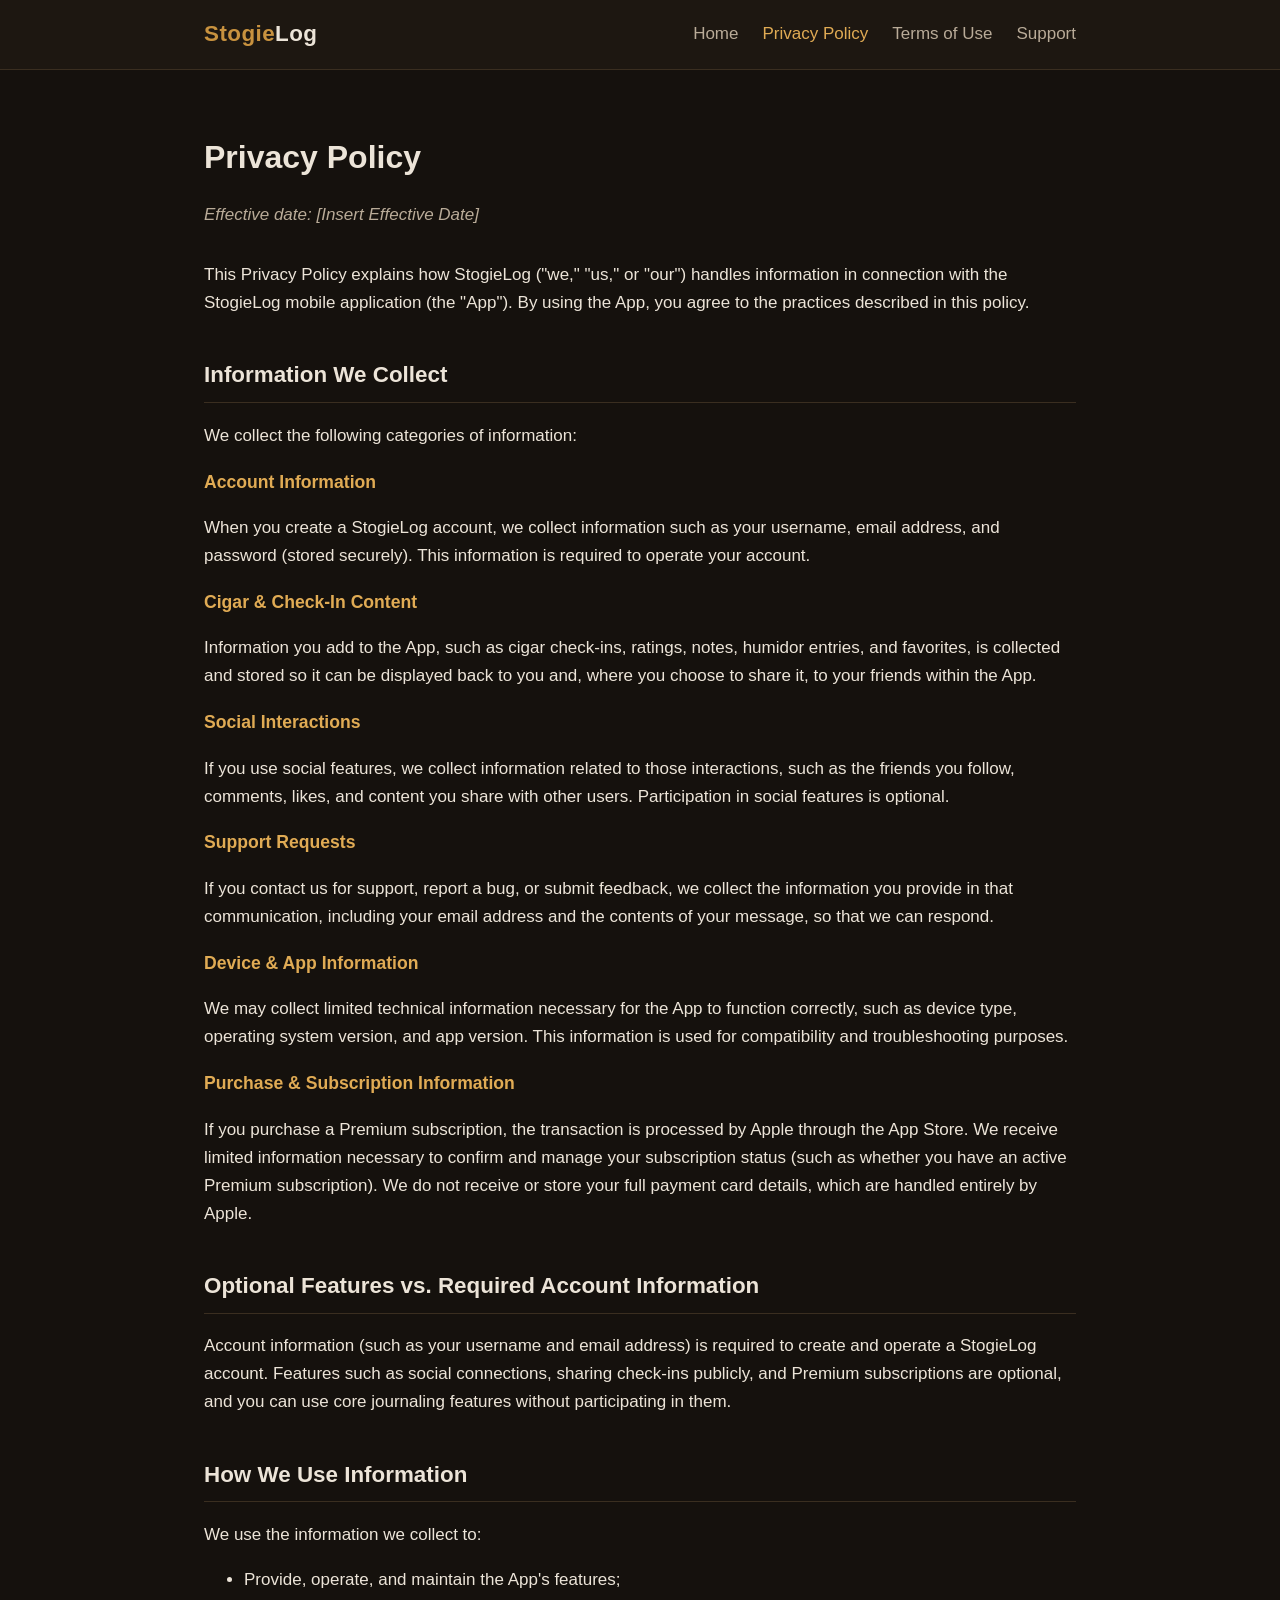
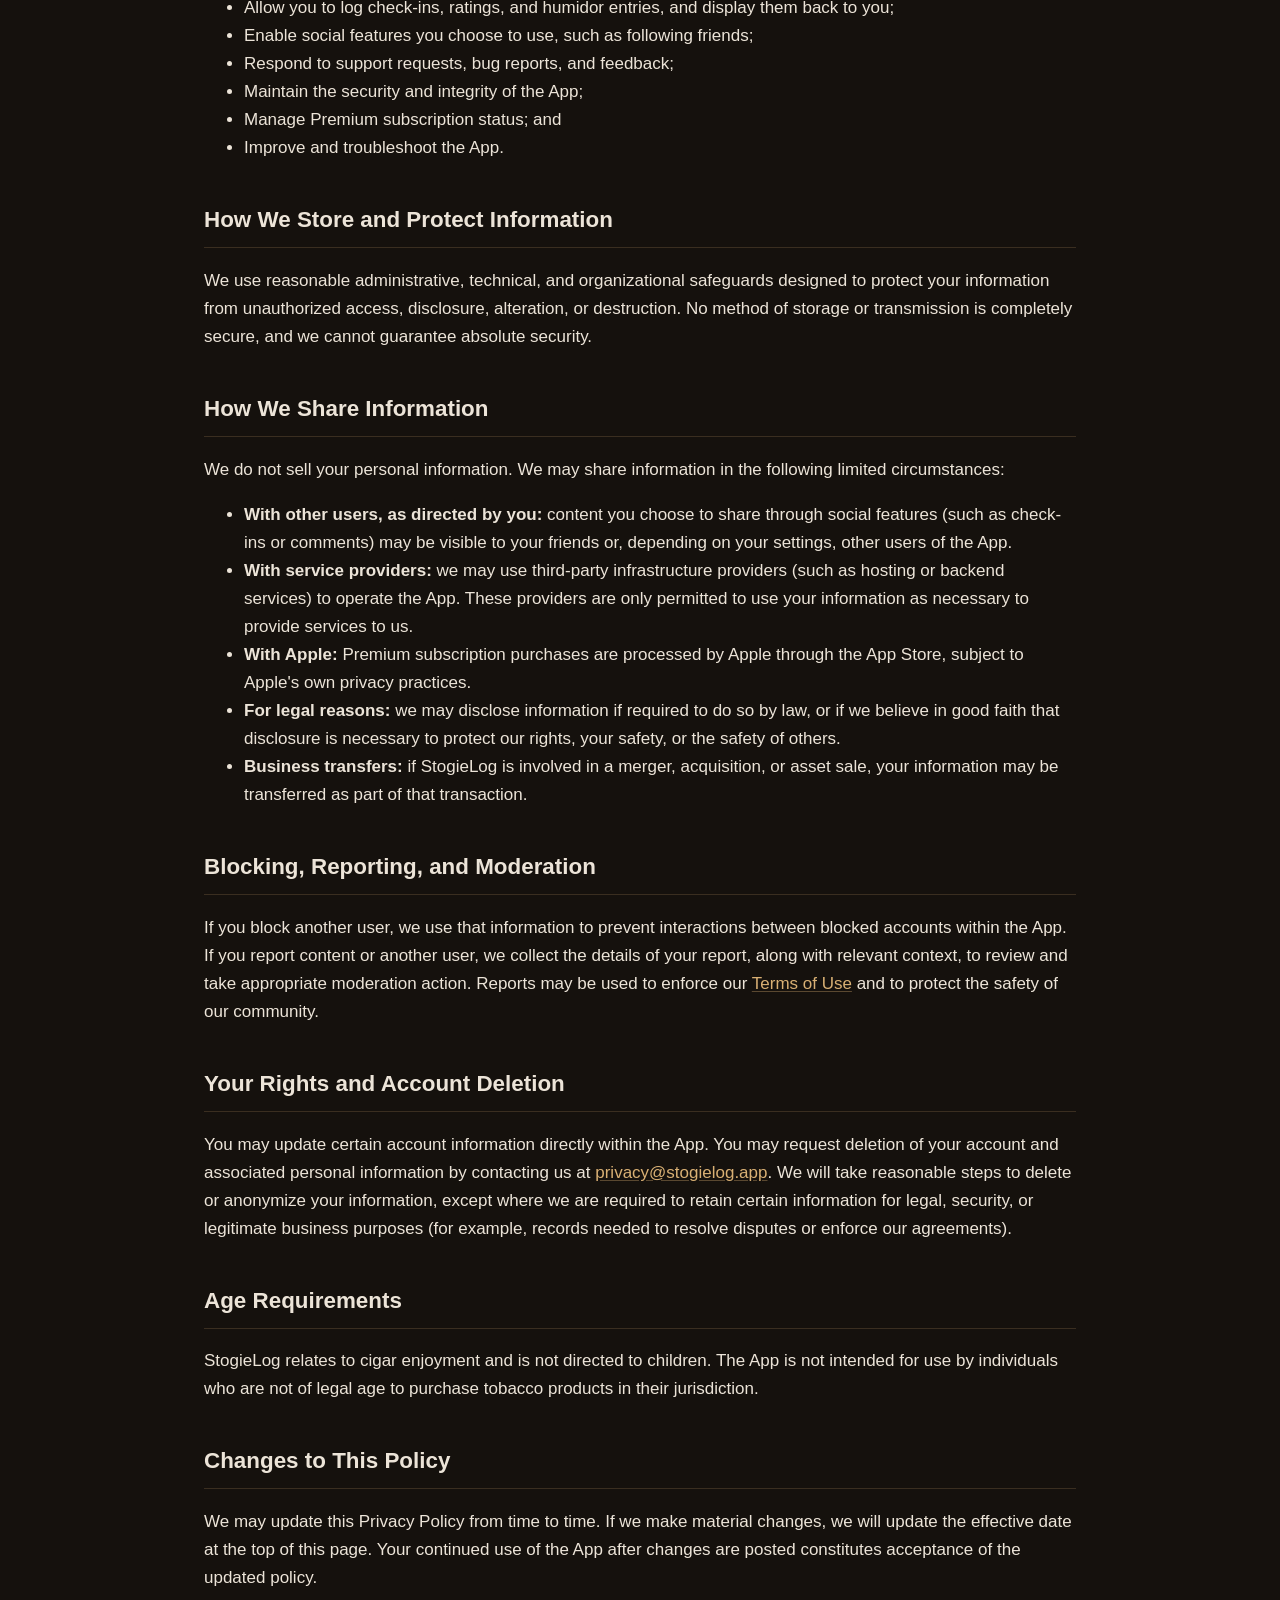
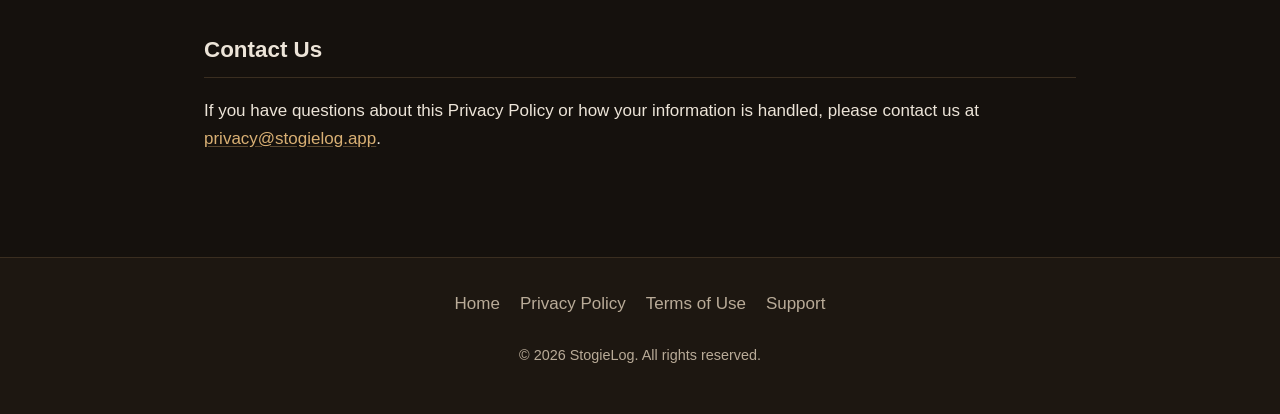
==== privacy.html @ 13b4f5b9 "Add initial StogieLog static website Adds the public-facing static website for the StogieLog iOS app" ====
<!DOCTYPE html>
<html lang="en">
<head>
  <meta charset="UTF-8">
  <meta name="viewport" content="width=device-width, initial-scale=1.0">
  <title>Privacy Policy — StogieLog</title>
  <meta name="description" content="StogieLog Privacy Policy: how we collect, use, store, and protect your information.">
  <link rel="stylesheet" href="styles.css">
</head>
<body>
  <a class="skip-link" href="#main-content">Skip to main content</a>

  <header class="site-header">
    <div class="nav-container">
      <a class="brand" href="index.html"><span class="brand-mark">Stogie</span>Log</a>
      <nav class="main-nav" aria-label="Primary navigation">
        <ul>
          <li><a href="index.html">Home</a></li>
          <li><a href="privacy.html" aria-current="page">Privacy Policy</a></li>
          <li><a href="terms.html">Terms of Use</a></li>
          <li><a href="support.html">Support</a></li>
        </ul>
      </nav>
    </div>
  </header>

  <main id="main-content">
    <h1 class="page-title">Privacy Policy</h1>
    <p class="effective-date">Effective date: [Insert Effective Date]</p>

    <p>
      This Privacy Policy explains how StogieLog ("we," "us," or "our") handles information
      in connection with the StogieLog mobile application (the "App"). By using the App,
      you agree to the practices described in this policy.
    </p>

    <section id="information-we-collect">
      <h2>Information We Collect</h2>
      <p>We collect the following categories of information:</p>

      <h3>Account Information</h3>
      <p>
        When you create a StogieLog account, we collect information such as your username,
        email address, and password (stored securely). This information is required to
        operate your account.
      </p>

      <h3>Cigar &amp; Check-In Content</h3>
      <p>
        Information you add to the App, such as cigar check-ins, ratings, notes, humidor
        entries, and favorites, is collected and stored so it can be displayed back to you
        and, where you choose to share it, to your friends within the App.
      </p>

      <h3>Social Interactions</h3>
      <p>
        If you use social features, we collect information related to those interactions,
        such as the friends you follow, comments, likes, and content you share with other
        users. Participation in social features is optional.
      </p>

      <h3>Support Requests</h3>
      <p>
        If you contact us for support, report a bug, or submit feedback, we collect the
        information you provide in that communication, including your email address and
        the contents of your message, so that we can respond.
      </p>

      <h3>Device &amp; App Information</h3>
      <p>
        We may collect limited technical information necessary for the App to function
        correctly, such as device type, operating system version, and app version. This
        information is used for compatibility and troubleshooting purposes.
      </p>

      <h3>Purchase &amp; Subscription Information</h3>
      <p>
        If you purchase a Premium subscription, the transaction is processed by Apple
        through the App Store. We receive limited information necessary to confirm and
        manage your subscription status (such as whether you have an active Premium
        subscription). We do not receive or store your full payment card details, which
        are handled entirely by Apple.
      </p>
    </section>

    <section id="optional-vs-required">
      <h2>Optional Features vs. Required Account Information</h2>
      <p>
        Account information (such as your username and email address) is required to
        create and operate a StogieLog account. Features such as social connections,
        sharing check-ins publicly, and Premium subscriptions are optional, and you can
        use core journaling features without participating in them.
      </p>
    </section>

    <section id="how-we-use-information">
      <h2>How We Use Information</h2>
      <p>We use the information we collect to:</p>
      <ul>
        <li>Provide, operate, and maintain the App's features;</li>
        <li>Allow you to log check-ins, ratings, and humidor entries, and display them back to you;</li>
        <li>Enable social features you choose to use, such as following friends;</li>
        <li>Respond to support requests, bug reports, and feedback;</li>
        <li>Maintain the security and integrity of the App;</li>
        <li>Manage Premium subscription status; and</li>
        <li>Improve and troubleshoot the App.</li>
      </ul>
    </section>

    <section id="how-we-store-and-protect">
      <h2>How We Store and Protect Information</h2>
      <p>
        We use reasonable administrative, technical, and organizational safeguards designed
        to protect your information from unauthorized access, disclosure, alteration, or
        destruction. No method of storage or transmission is completely secure, and we
        cannot guarantee absolute security.
      </p>
    </section>

    <section id="how-we-share-information">
      <h2>How We Share Information</h2>
      <p>
        We do not sell your personal information. We may share information in the
        following limited circumstances:
      </p>
      <ul>
        <li>
          <strong>With other users, as directed by you:</strong> content you choose to
          share through social features (such as check-ins or comments) may be visible
          to your friends or, depending on your settings, other users of the App.
        </li>
        <li>
          <strong>With service providers:</strong> we may use third-party infrastructure
          providers (such as hosting or backend services) to operate the App. These
          providers are only permitted to use your information as necessary to provide
          services to us.
        </li>
        <li>
          <strong>With Apple:</strong> Premium subscription purchases are processed by
          Apple through the App Store, subject to Apple's own privacy practices.
        </li>
        <li>
          <strong>For legal reasons:</strong> we may disclose information if required to
          do so by law, or if we believe in good faith that disclosure is necessary to
          protect our rights, your safety, or the safety of others.
        </li>
        <li>
          <strong>Business transfers:</strong> if StogieLog is involved in a merger,
          acquisition, or asset sale, your information may be transferred as part of
          that transaction.
        </li>
      </ul>
    </section>

    <section id="blocking-reporting-moderation">
      <h2>Blocking, Reporting, and Moderation</h2>
      <p>
        If you block another user, we use that information to prevent interactions
        between blocked accounts within the App. If you report content or another user,
        we collect the details of your report, along with relevant context, to review and
        take appropriate moderation action. Reports may be used to enforce our
        <a href="terms.html">Terms of Use</a> and to protect the safety of our community.
      </p>
    </section>

    <section id="your-rights">
      <h2>Your Rights and Account Deletion</h2>
      <p>
        You may update certain account information directly within the App. You may
        request deletion of your account and associated personal information by
        contacting us at <a href="mailto:privacy@stogielog.app">privacy@stogielog.app</a>.
        We will take reasonable steps to delete or anonymize your information, except
        where we are required to retain certain information for legal, security, or
        legitimate business purposes (for example, records needed to resolve disputes or
        enforce our agreements).
      </p>
    </section>

    <section id="childrens-privacy">
      <h2>Age Requirements</h2>
      <p>
        StogieLog relates to cigar enjoyment and is not directed to children. The App is
        not intended for use by individuals who are not of legal age to purchase tobacco
        products in their jurisdiction.
      </p>
    </section>

    <section id="changes">
      <h2>Changes to This Policy</h2>
      <p>
        We may update this Privacy Policy from time to time. If we make material changes,
        we will update the effective date at the top of this page. Your continued use of
        the App after changes are posted constitutes acceptance of the updated policy.
      </p>
    </section>

    <section id="contact">
      <h2>Contact Us</h2>
      <p>
        If you have questions about this Privacy Policy or how your information is
        handled, please contact us at
        <a href="mailto:privacy@stogielog.app">privacy@stogielog.app</a>.
      </p>
    </section>
  </main>

  <footer class="site-footer">
    <div class="footer-container">
      <nav class="footer-nav" aria-label="Footer navigation">
        <ul>
          <li><a href="index.html">Home</a></li>
          <li><a href="privacy.html">Privacy Policy</a></li>
          <li><a href="terms.html">Terms of Use</a></li>
          <li><a href="support.html">Support</a></li>
        </ul>
      </nav>
      <p class="footer-copy">&copy; 2026 StogieLog. All rights reserved.</p>
    </div>
  </footer>
</body>
</html>
---- styles.css ----
/* StogieLog — shared stylesheet
   Dark, sophisticated aesthetic for a premium cigar-journal app. */

:root {
  --color-bg: #15110d;
  --color-bg-alt: #1d1711;
  --color-surface: #241c14;
  --color-border: #3a2e20;
  --color-text: #ece4d8;
  --color-text-muted: #b9ab98;
  --color-accent: #c8923f;
  --color-accent-hover: #e0ab54;
  --color-link: #d9b074;
  --max-width: 920px;
  --radius: 8px;
}

* {
  box-sizing: border-box;
}

html {
  scroll-behavior: smooth;
}

body {
  margin: 0;
  background-color: var(--color-bg);
  color: var(--color-text);
  font-family: -apple-system, BlinkMacSystemFont, "Segoe UI", Georgia, "Helvetica Neue", Arial, sans-serif;
  line-height: 1.65;
  font-size: 17px;
  -webkit-font-smoothing: antialiased;
}

a {
  color: var(--color-link);
  text-decoration: underline;
  text-decoration-color: rgba(217, 176, 116, 0.35);
  text-underline-offset: 2px;
}

a:hover,
a:focus {
  color: var(--color-accent-hover);
}

img {
  max-width: 100%;
}

/* Skip link for accessibility */
.skip-link {
  position: absolute;
  left: -9999px;
  top: 0;
  background: var(--color-accent);
  color: #15110d;
  padding: 0.75rem 1rem;
  border-radius: var(--radius);
  z-index: 100;
}

.skip-link:focus {
  left: 1rem;
  top: 1rem;
}

/* Header & Navigation */
.site-header {
  background-color: var(--color-bg-alt);
  border-bottom: 1px solid var(--color-border);
}

.nav-container {
  max-width: var(--max-width);
  margin: 0 auto;
  padding: 1rem 1.5rem;
  display: flex;
  align-items: center;
  justify-content: space-between;
  flex-wrap: wrap;
  gap: 0.75rem;
}

.brand {
  font-size: 1.4rem;
  font-weight: 700;
  color: var(--color-text);
  text-decoration: none;
  letter-spacing: 0.02em;
}

.brand:hover,
.brand:focus {
  color: var(--color-accent-hover);
}

.brand .brand-mark {
  color: var(--color-accent);
}

.main-nav ul {
  list-style: none;
  display: flex;
  gap: 1.5rem;
  margin: 0;
  padding: 0;
  flex-wrap: wrap;
}

.main-nav a {
  color: var(--color-text-muted);
  text-decoration: none;
  font-weight: 500;
}

.main-nav a:hover,
.main-nav a:focus,
.main-nav a[aria-current="page"] {
  color: var(--color-accent-hover);
}

/* Layout */
main {
  max-width: var(--max-width);
  margin: 0 auto;
  padding: 2.5rem 1.5rem 4rem;
}

.page-title {
  font-size: 2rem;
  margin-bottom: 0.25rem;
}

.page-subtitle {
  color: var(--color-text-muted);
  margin-top: 0;
  margin-bottom: 2rem;
}

.effective-date {
  color: var(--color-text-muted);
  font-style: italic;
  margin-bottom: 2rem;
}

section {
  margin-bottom: 2.5rem;
}

h2 {
  font-size: 1.4rem;
  border-bottom: 1px solid var(--color-border);
  padding-bottom: 0.5rem;
  margin-top: 2.5rem;
}

h3 {
  font-size: 1.1rem;
  color: var(--color-accent-hover);
}

/* Hero (home page) */
.hero {
  text-align: center;
  padding: 3rem 1rem 2rem;
}

.hero h1 {
  font-size: 2.5rem;
  margin-bottom: 0.75rem;
}

.hero .tagline {
  font-size: 1.2rem;
  color: var(--color-text-muted);
  max-width: 640px;
  margin: 0 auto 2rem;
}

.cta-group {
  display: flex;
  justify-content: center;
  gap: 1rem;
  flex-wrap: wrap;
  margin-top: 1rem;
}

.btn {
  display: inline-block;
  padding: 0.85rem 1.75rem;
  border-radius: var(--radius);
  font-weight: 600;
  text-decoration: none;
  border: 1px solid transparent;
}

.btn-primary {
  background-color: var(--color-accent);
  color: #1a1410;
}

.btn-primary:hover,
.btn-primary:focus {
  background-color: var(--color-accent-hover);
  color: #1a1410;
}

.btn-secondary {
  background-color: transparent;
  color: var(--color-text);
  border-color: var(--color-border);
}

.btn-secondary:hover,
.btn-secondary:focus {
  border-color: var(--color-accent);
  color: var(--color-accent-hover);
}

.btn[aria-disabled="true"] {
  opacity: 0.6;
  cursor: not-allowed;
}

.placeholder-note {
  font-size: 0.85rem;
  color: var(--color-text-muted);
  margin-top: 0.5rem;
}

/* Feature grid */
.features {
  display: grid;
  grid-template-columns: repeat(auto-fit, minmax(240px, 1fr));
  gap: 1.5rem;
  margin: 2.5rem 0;
}

.feature-card {
  background-color: var(--color-surface);
  border: 1px solid var(--color-border);
  border-radius: var(--radius);
  padding: 1.5rem;
}

.feature-card h3 {
  margin-top: 0;
}

.feature-card p {
  color: var(--color-text-muted);
  margin-bottom: 0;
}

/* Premium callout */
.premium-callout {
  background-color: var(--color-surface);
  border: 1px solid var(--color-accent);
  border-radius: var(--radius);
  padding: 1.75rem;
  margin: 2.5rem 0;
}

.premium-callout h2 {
  border-bottom: none;
  margin-top: 0;
}

/* Support contact list */
.contact-list {
  list-style: none;
  padding: 0;
  margin: 0;
}

.contact-list li {
  background-color: var(--color-surface);
  border: 1px solid var(--color-border);
  border-radius: var(--radius);
  padding: 1rem 1.25rem;
  margin-bottom: 1rem;
}

.contact-list .contact-email {
  font-weight: 700;
  font-size: 1.05rem;
}

.contact-list p {
  margin: 0.35rem 0 0;
  color: var(--color-text-muted);
}

/* Footer */
.site-footer {
  border-top: 1px solid var(--color-border);
  background-color: var(--color-bg-alt);
  color: var(--color-text-muted);
}

.footer-container {
  max-width: var(--max-width);
  margin: 0 auto;
  padding: 2rem 1.5rem;
  display: flex;
  flex-direction: column;
  gap: 0.75rem;
  align-items: center;
  text-align: center;
}

.footer-nav ul {
  list-style: none;
  display: flex;
  gap: 1.25rem;
  padding: 0;
  margin: 0;
  flex-wrap: wrap;
  justify-content: center;
}

.footer-nav a {
  color: var(--color-text-muted);
  text-decoration: none;
}

.footer-nav a:hover,
.footer-nav a:focus {
  color: var(--color-accent-hover);
}

.footer-copy {
  font-size: 0.9rem;
}

/* Responsive adjustments */
@media (max-width: 600px) {
  .nav-container {
    flex-direction: column;
    align-items: flex-start;
  }

  .hero h1 {
    font-size: 2rem;
  }

  .main-nav ul {
    gap: 1rem;
  }
}
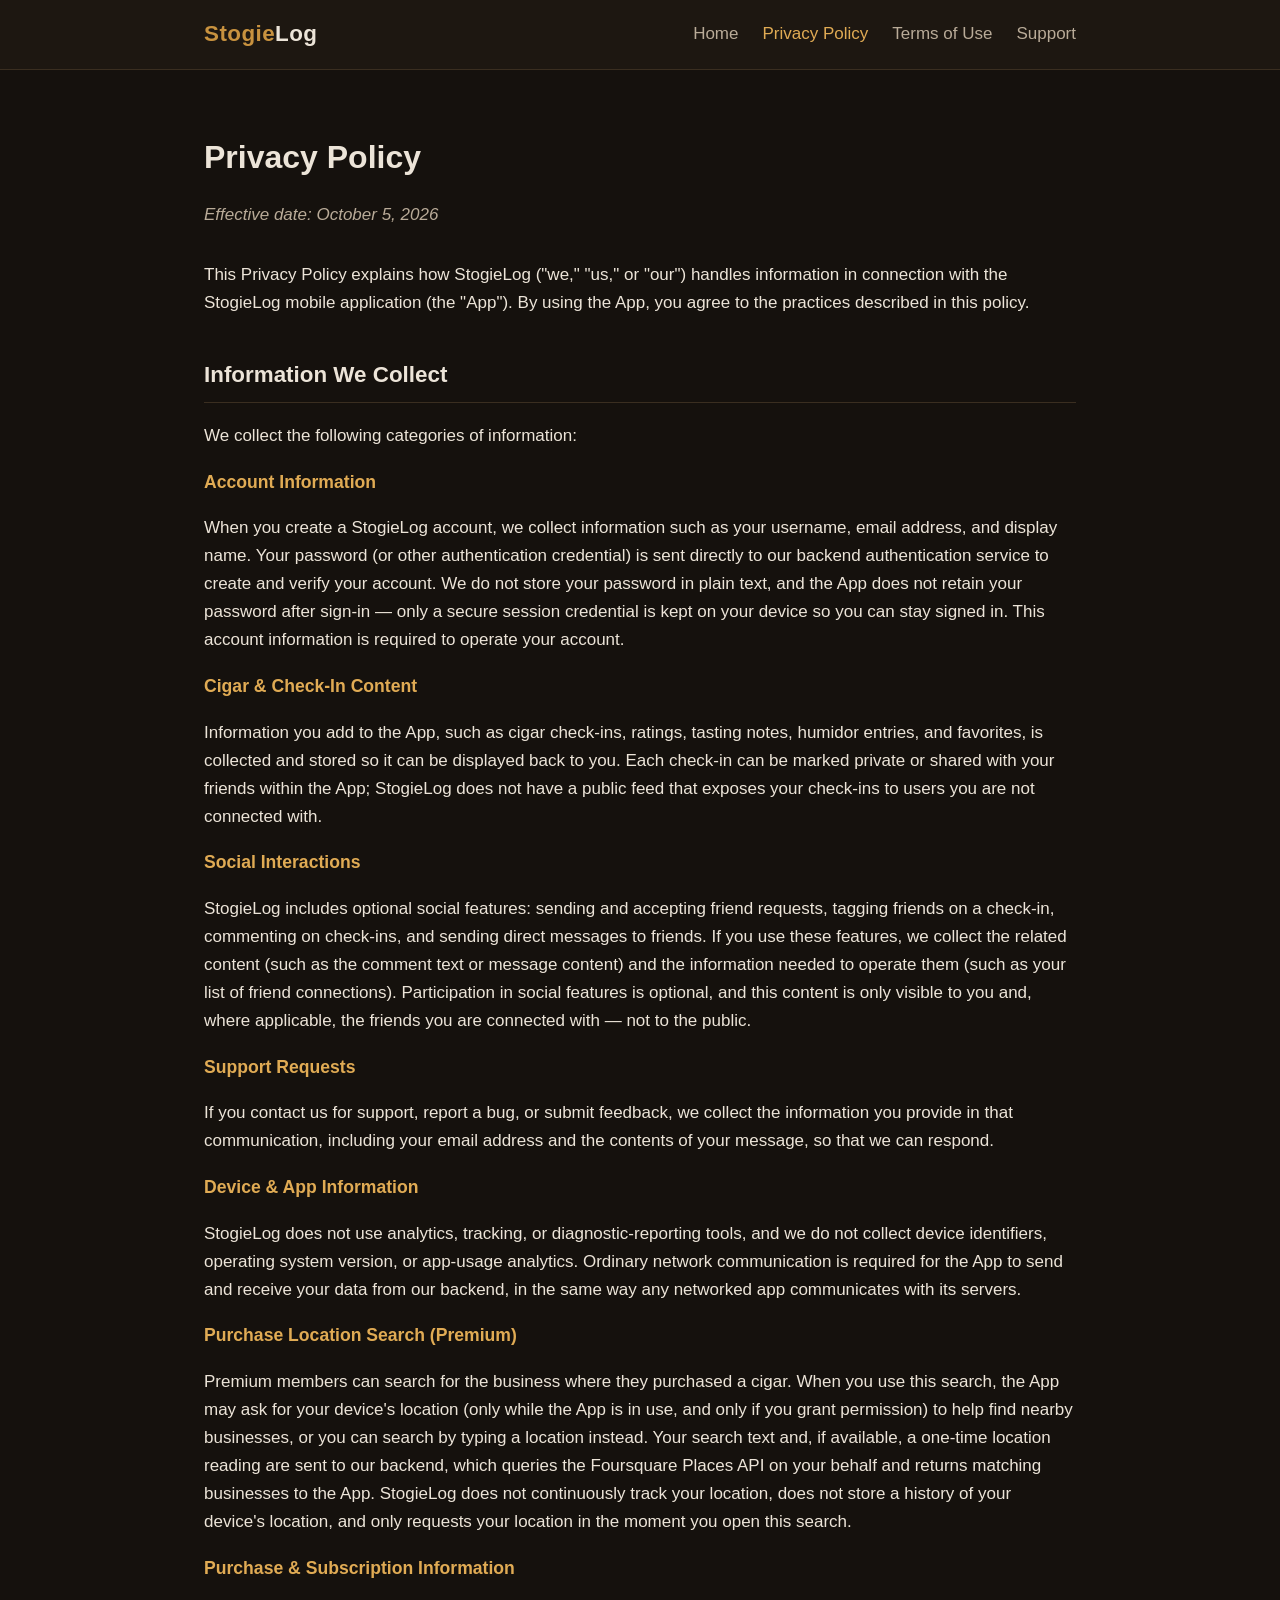
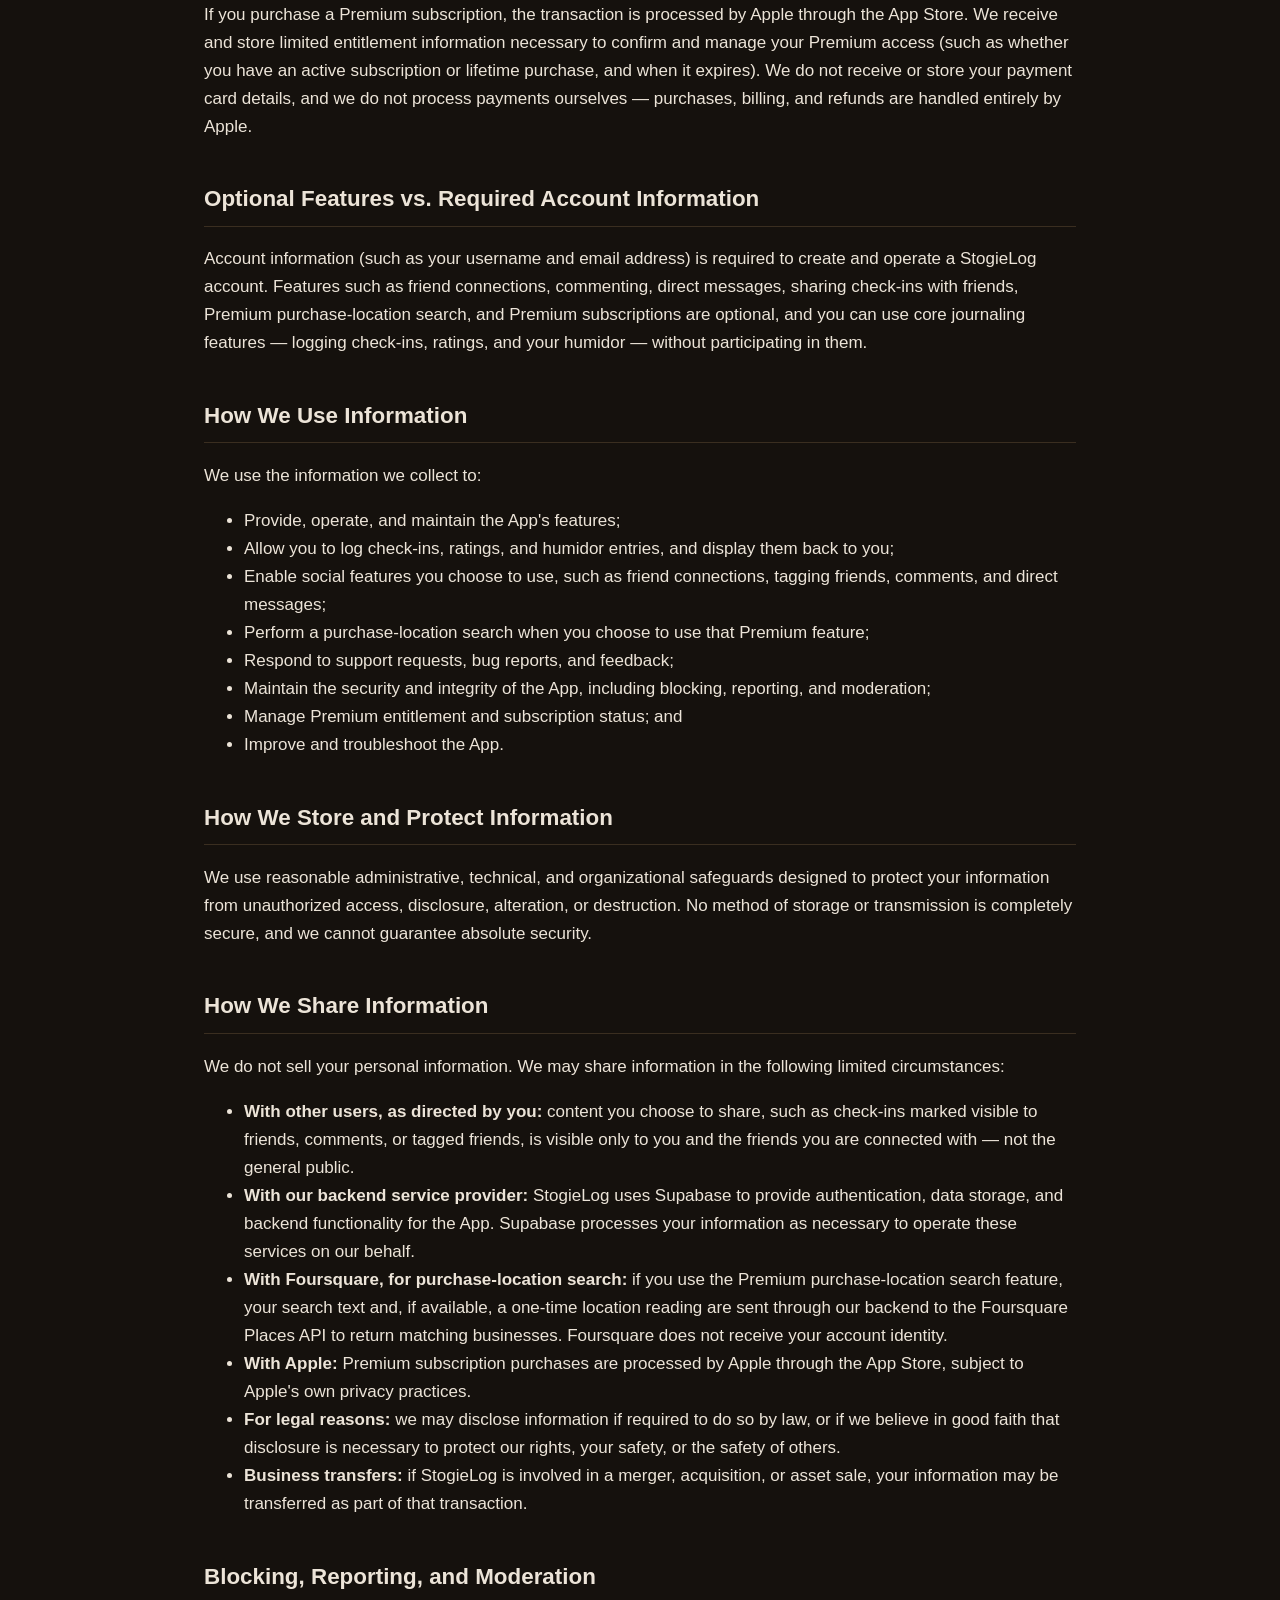
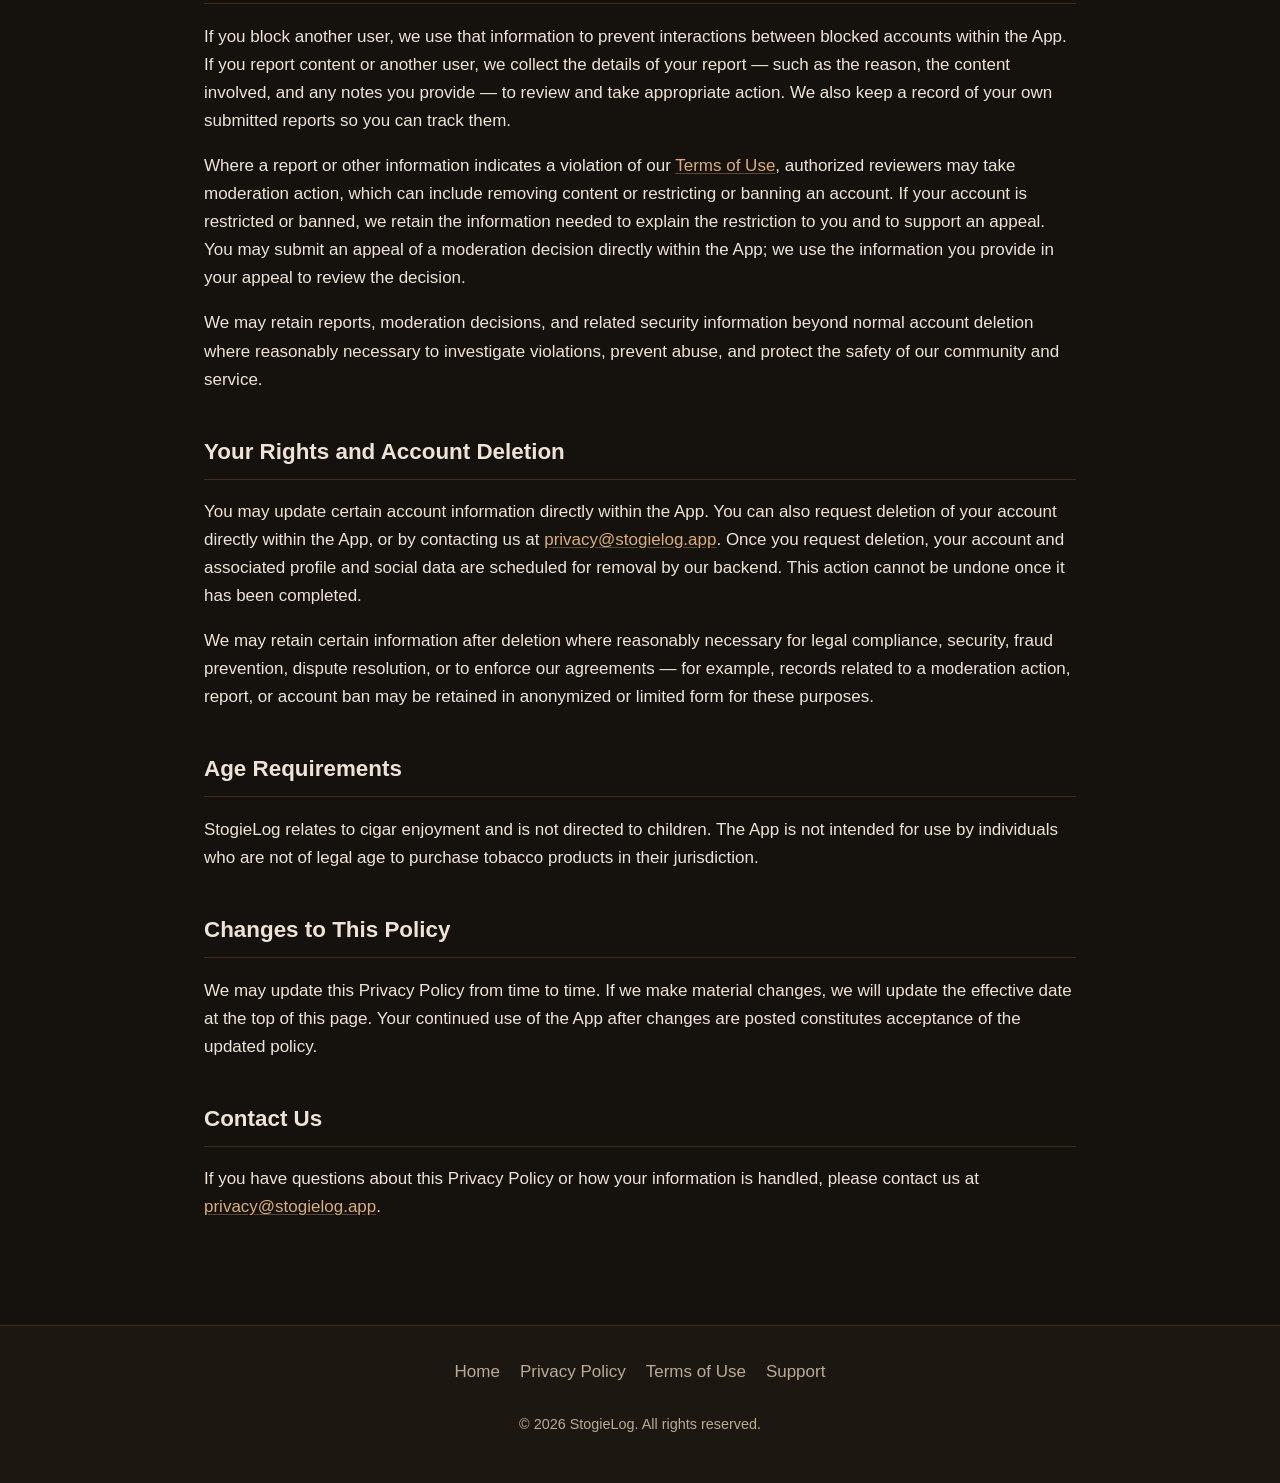
==== commit af562d9b: "Correct privacy.html against actual StogieLog app implementation Verified actual data practices agai" ====
--- a/privacy.html
+++ b/privacy.html
@@ -26,7 +26,7 @@
 
   <main id="main-content">
     <h1 class="page-title">Privacy Policy</h1>
-    <p class="effective-date">Effective date: [Insert Effective Date]</p>
+    <p class="effective-date">Effective date: October 5, 2026</p>
 
     <p>
       This Privacy Policy explains how StogieLog ("we," "us," or "our") handles information
@@ -41,22 +41,32 @@
       <h3>Account Information</h3>
       <p>
         When you create a StogieLog account, we collect information such as your username,
-        email address, and password (stored securely). This information is required to
-        operate your account.
+        email address, and display name. Your password (or other authentication credential)
+        is sent directly to our backend authentication service to create and verify your
+        account. We do not store your password in plain text, and the App does not retain
+        your password after sign-in — only a secure session credential is kept on your
+        device so you can stay signed in. This account information is required to operate
+        your account.
       </p>
 
       <h3>Cigar &amp; Check-In Content</h3>
       <p>
-        Information you add to the App, such as cigar check-ins, ratings, notes, humidor
-        entries, and favorites, is collected and stored so it can be displayed back to you
-        and, where you choose to share it, to your friends within the App.
+        Information you add to the App, such as cigar check-ins, ratings, tasting notes,
+        humidor entries, and favorites, is collected and stored so it can be displayed back
+        to you. Each check-in can be marked private or shared with your friends within the
+        App; StogieLog does not have a public feed that exposes your check-ins to users you
+        are not connected with.
       </p>
 
       <h3>Social Interactions</h3>
       <p>
-        If you use social features, we collect information related to those interactions,
-        such as the friends you follow, comments, likes, and content you share with other
-        users. Participation in social features is optional.
+        StogieLog includes optional social features: sending and accepting friend requests,
+        tagging friends on a check-in, commenting on check-ins, and sending direct messages
+        to friends. If you use these features, we collect the related content (such as the
+        comment text or message content) and the information needed to operate them (such
+        as your list of friend connections). Participation in social features is optional,
+        and this content is only visible to you and, where applicable, the friends you are
+        connected with — not to the public.
       </p>
 
       <h3>Support Requests</h3>
@@ -68,18 +78,33 @@
 
       <h3>Device &amp; App Information</h3>
       <p>
-        We may collect limited technical information necessary for the App to function
-        correctly, such as device type, operating system version, and app version. This
-        information is used for compatibility and troubleshooting purposes.
+        StogieLog does not use analytics, tracking, or diagnostic-reporting tools, and we do
+        not collect device identifiers, operating system version, or app-usage analytics.
+        Ordinary network communication is required for the App to send and receive your
+        data from our backend, in the same way any networked app communicates with its
+        servers.
+      </p>
+
+      <h3>Purchase Location Search (Premium)</h3>
+      <p>
+        Premium members can search for the business where they purchased a cigar. When you
+        use this search, the App may ask for your device's location (only while the App is
+        in use, and only if you grant permission) to help find nearby businesses, or you can
+        search by typing a location instead. Your search text and, if available, a one-time
+        location reading are sent to our backend, which queries the Foursquare Places API on
+        your behalf and returns matching businesses to the App. StogieLog does not
+        continuously track your location, does not store a history of your device's
+        location, and only requests your location in the moment you open this search.
       </p>
 
       <h3>Purchase &amp; Subscription Information</h3>
       <p>
         If you purchase a Premium subscription, the transaction is processed by Apple
-        through the App Store. We receive limited information necessary to confirm and
-        manage your subscription status (such as whether you have an active Premium
-        subscription). We do not receive or store your full payment card details, which
-        are handled entirely by Apple.
+        through the App Store. We receive and store limited entitlement information
+        necessary to confirm and manage your Premium access (such as whether you have an
+        active subscription or lifetime purchase, and when it expires). We do not receive
+        or store your payment card details, and we do not process payments ourselves —
+        purchases, billing, and refunds are handled entirely by Apple.
       </p>
     </section>
 
@@ -87,9 +112,11 @@
       <h2>Optional Features vs. Required Account Information</h2>
       <p>
         Account information (such as your username and email address) is required to
-        create and operate a StogieLog account. Features such as social connections,
-        sharing check-ins publicly, and Premium subscriptions are optional, and you can
-        use core journaling features without participating in them.
+        create and operate a StogieLog account. Features such as friend connections,
+        commenting, direct messages, sharing check-ins with friends, Premium
+        purchase-location search, and Premium subscriptions are optional, and you can use
+        core journaling features — logging check-ins, ratings, and your humidor — without
+        participating in them.
       </p>
     </section>
 
@@ -99,10 +126,11 @@
       <ul>
         <li>Provide, operate, and maintain the App's features;</li>
         <li>Allow you to log check-ins, ratings, and humidor entries, and display them back to you;</li>
-        <li>Enable social features you choose to use, such as following friends;</li>
+        <li>Enable social features you choose to use, such as friend connections, tagging friends, comments, and direct messages;</li>
+        <li>Perform a purchase-location search when you choose to use that Premium feature;</li>
         <li>Respond to support requests, bug reports, and feedback;</li>
-        <li>Maintain the security and integrity of the App;</li>
-        <li>Manage Premium subscription status; and</li>
+        <li>Maintain the security and integrity of the App, including blocking, reporting, and moderation;</li>
+        <li>Manage Premium entitlement and subscription status; and</li>
         <li>Improve and troubleshoot the App.</li>
       </ul>
     </section>
@@ -126,14 +154,22 @@
       <ul>
         <li>
           <strong>With other users, as directed by you:</strong> content you choose to
-          share through social features (such as check-ins or comments) may be visible
-          to your friends or, depending on your settings, other users of the App.
-        </li>
-        <li>
-          <strong>With service providers:</strong> we may use third-party infrastructure
-          providers (such as hosting or backend services) to operate the App. These
-          providers are only permitted to use your information as necessary to provide
-          services to us.
+          share, such as check-ins marked visible to friends, comments, or tagged friends,
+          is visible only to you and the friends you are connected with — not the general
+          public.
+        </li>
+        <li>
+          <strong>With our backend service provider:</strong> StogieLog uses Supabase to
+          provide authentication, data storage, and backend functionality for the App.
+          Supabase processes your information as necessary to operate these services on
+          our behalf.
+        </li>
+        <li>
+          <strong>With Foursquare, for purchase-location search:</strong> if you use the
+          Premium purchase-location search feature, your search text and, if available, a
+          one-time location reading are sent through our backend to the Foursquare Places
+          API to return matching businesses. Foursquare does not receive your account
+          identity.
         </li>
         <li>
           <strong>With Apple:</strong> Premium subscription purchases are processed by
@@ -157,22 +193,40 @@
       <p>
         If you block another user, we use that information to prevent interactions
         between blocked accounts within the App. If you report content or another user,
-        we collect the details of your report, along with relevant context, to review and
-        take appropriate moderation action. Reports may be used to enforce our
-        <a href="terms.html">Terms of Use</a> and to protect the safety of our community.
+        we collect the details of your report — such as the reason, the content involved,
+        and any notes you provide — to review and take appropriate action. We also keep a
+        record of your own submitted reports so you can track them.
+      </p>
+      <p>
+        Where a report or other information indicates a violation of our
+        <a href="terms.html">Terms of Use</a>, authorized reviewers may take moderation
+        action, which can include removing content or restricting or banning an account.
+        If your account is restricted or banned, we retain the information needed to
+        explain the restriction to you and to support an appeal. You may submit an appeal
+        of a moderation decision directly within the App; we use the information you
+        provide in your appeal to review the decision.
+      </p>
+      <p>
+        We may retain reports, moderation decisions, and related security information
+        beyond normal account deletion where reasonably necessary to investigate
+        violations, prevent abuse, and protect the safety of our community and service.
       </p>
     </section>
 
     <section id="your-rights">
       <h2>Your Rights and Account Deletion</h2>
       <p>
-        You may update certain account information directly within the App. You may
-        request deletion of your account and associated personal information by
-        contacting us at <a href="mailto:privacy@stogielog.app">privacy@stogielog.app</a>.
-        We will take reasonable steps to delete or anonymize your information, except
-        where we are required to retain certain information for legal, security, or
-        legitimate business purposes (for example, records needed to resolve disputes or
-        enforce our agreements).
+        You may update certain account information directly within the App. You can also
+        request deletion of your account directly within the App, or by contacting us at
+        <a href="mailto:privacy@stogielog.app">privacy@stogielog.app</a>. Once you request
+        deletion, your account and associated profile and social data are scheduled for
+        removal by our backend. This action cannot be undone once it has been completed.
+      </p>
+      <p>
+        We may retain certain information after deletion where reasonably necessary for
+        legal compliance, security, fraud prevention, dispute resolution, or to enforce our
+        agreements — for example, records related to a moderation action, report, or
+        account ban may be retained in anonymized or limited form for these purposes.
       </p>
     </section>
 
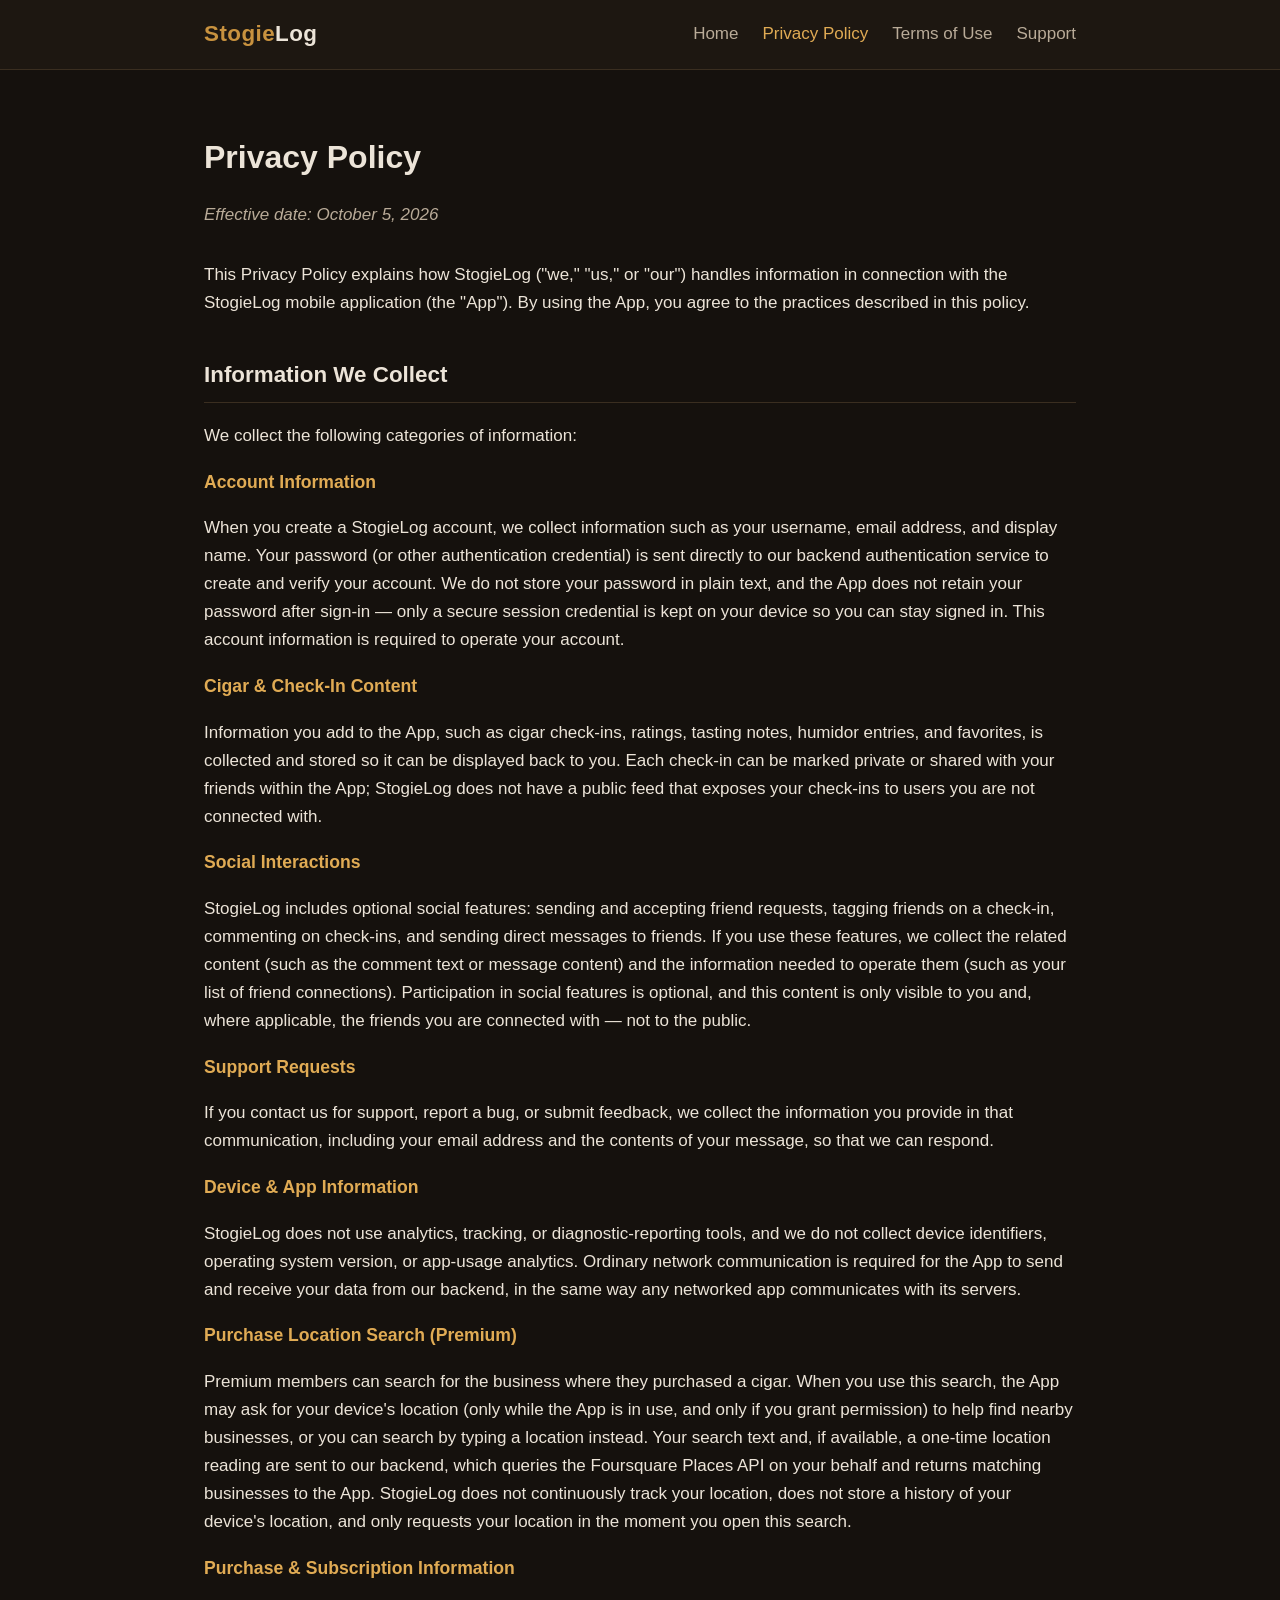
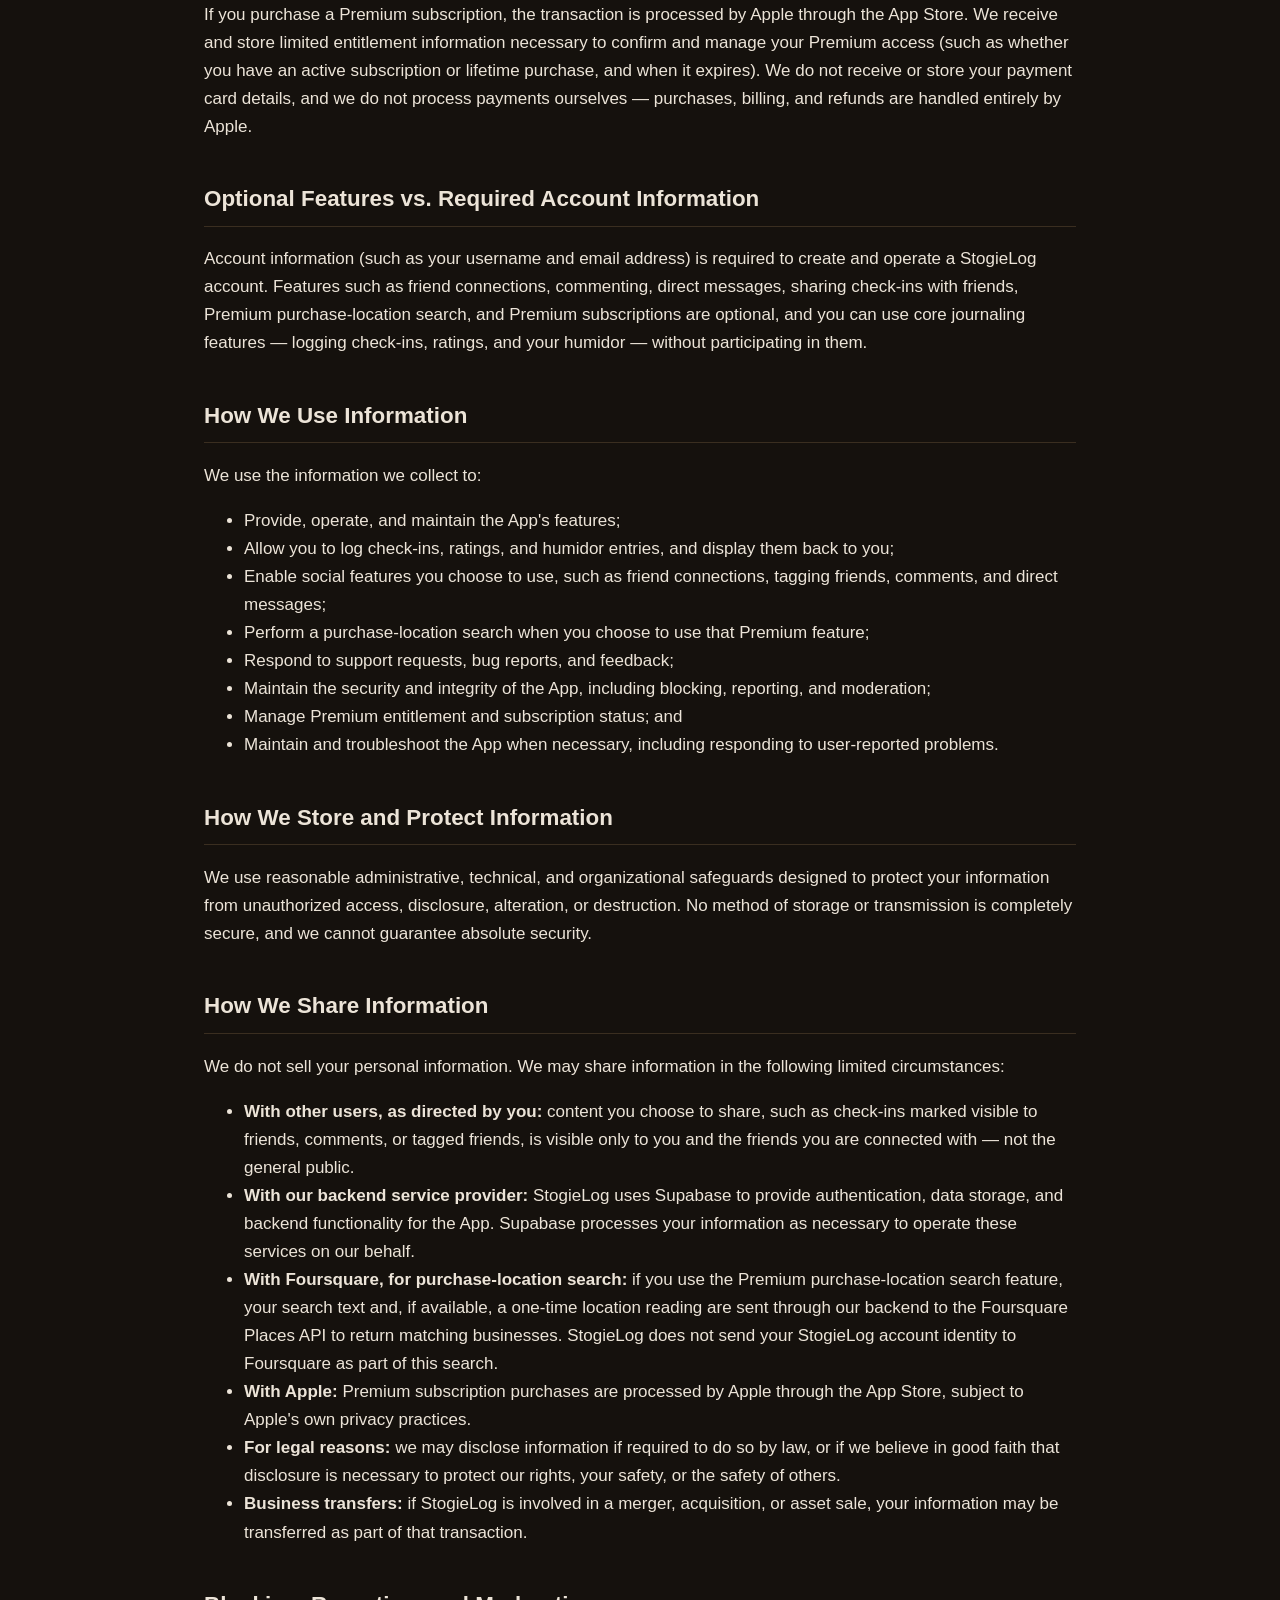
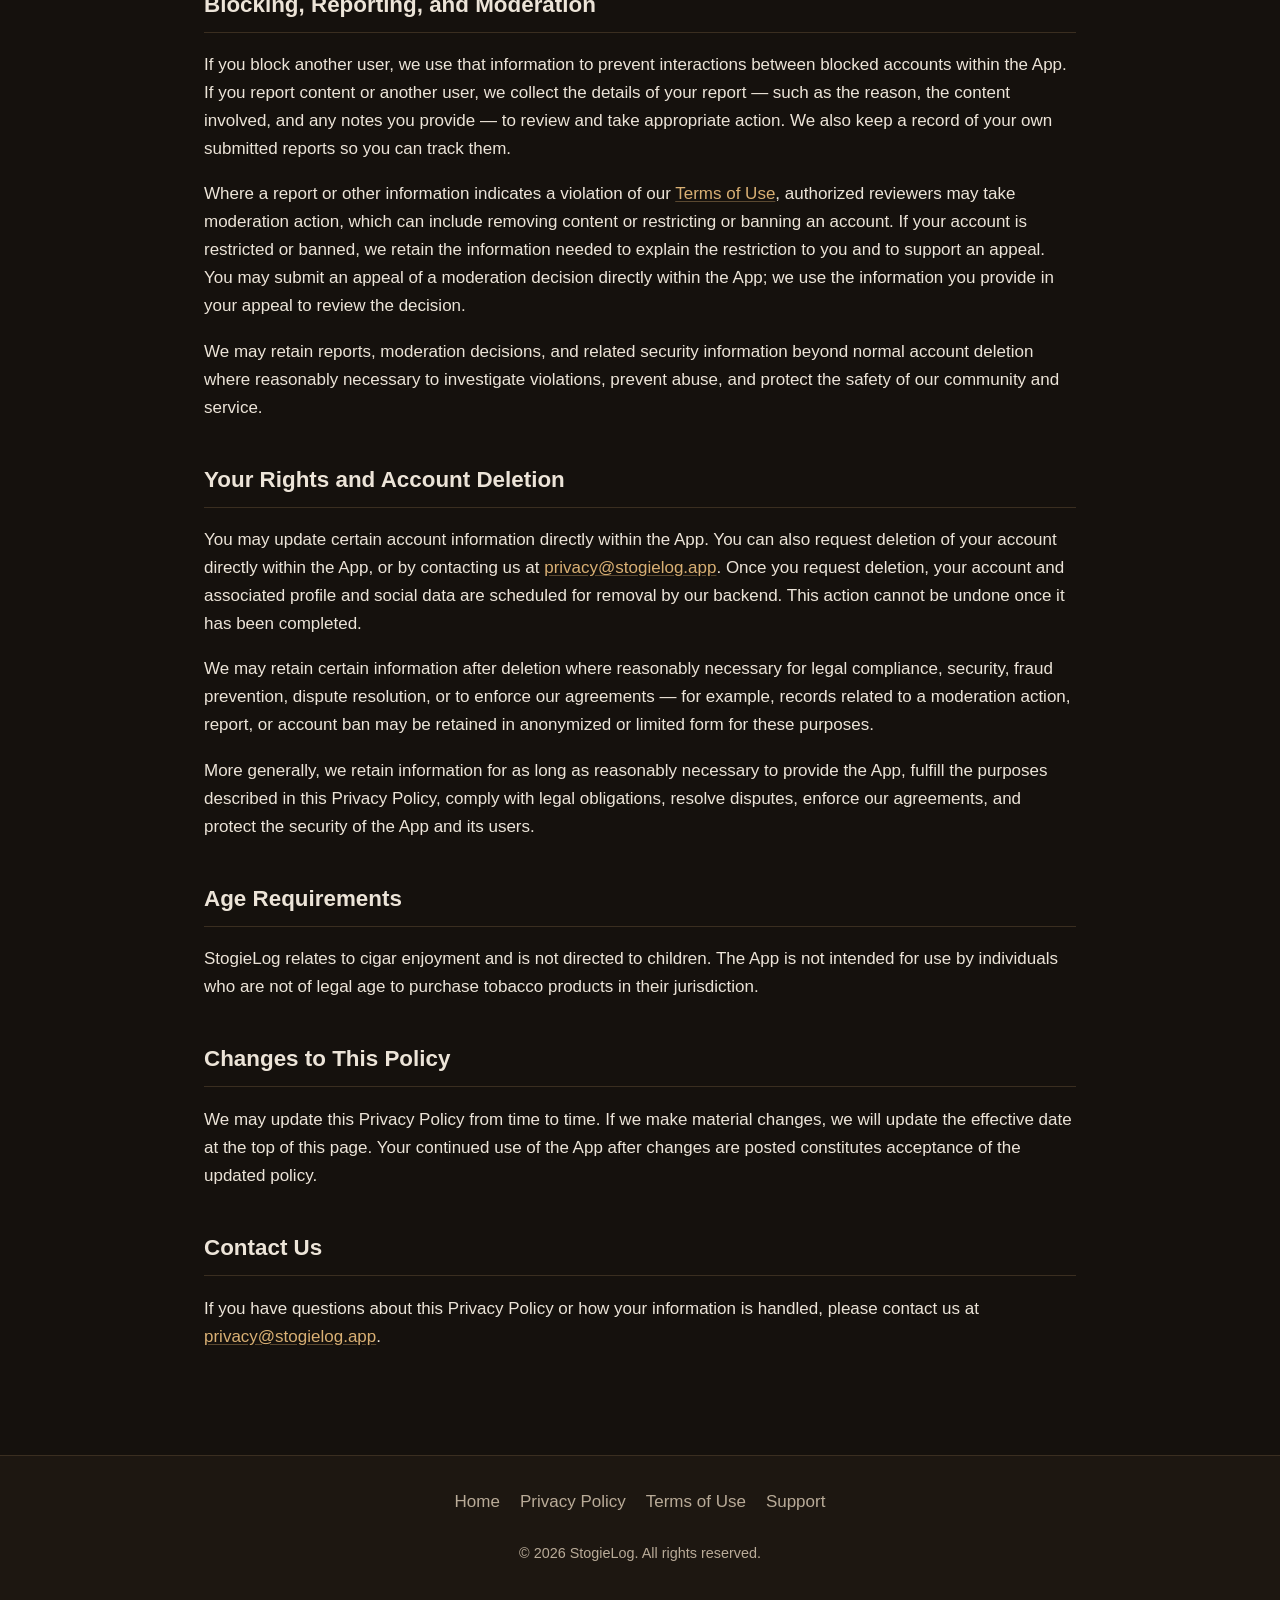
==== commit 2e69f705: "Wording corrections to privacy.html - Clarify Foursquare search: StogieLog does not send the StogieL" ====
--- a/privacy.html
+++ b/privacy.html
@@ -131,7 +131,7 @@
         <li>Respond to support requests, bug reports, and feedback;</li>
         <li>Maintain the security and integrity of the App, including blocking, reporting, and moderation;</li>
         <li>Manage Premium entitlement and subscription status; and</li>
-        <li>Improve and troubleshoot the App.</li>
+        <li>Maintain and troubleshoot the App when necessary, including responding to user-reported problems.</li>
       </ul>
     </section>
 
@@ -168,8 +168,8 @@
           <strong>With Foursquare, for purchase-location search:</strong> if you use the
           Premium purchase-location search feature, your search text and, if available, a
           one-time location reading are sent through our backend to the Foursquare Places
-          API to return matching businesses. Foursquare does not receive your account
-          identity.
+          API to return matching businesses. StogieLog does not send your StogieLog account
+          identity to Foursquare as part of this search.
         </li>
         <li>
           <strong>With Apple:</strong> Premium subscription purchases are processed by
@@ -227,6 +227,12 @@
         legal compliance, security, fraud prevention, dispute resolution, or to enforce our
         agreements — for example, records related to a moderation action, report, or
         account ban may be retained in anonymized or limited form for these purposes.
+      </p>
+      <p>
+        More generally, we retain information for as long as reasonably necessary to
+        provide the App, fulfill the purposes described in this Privacy Policy, comply
+        with legal obligations, resolve disputes, enforce our agreements, and protect the
+        security of the App and its users.
       </p>
     </section>
 
